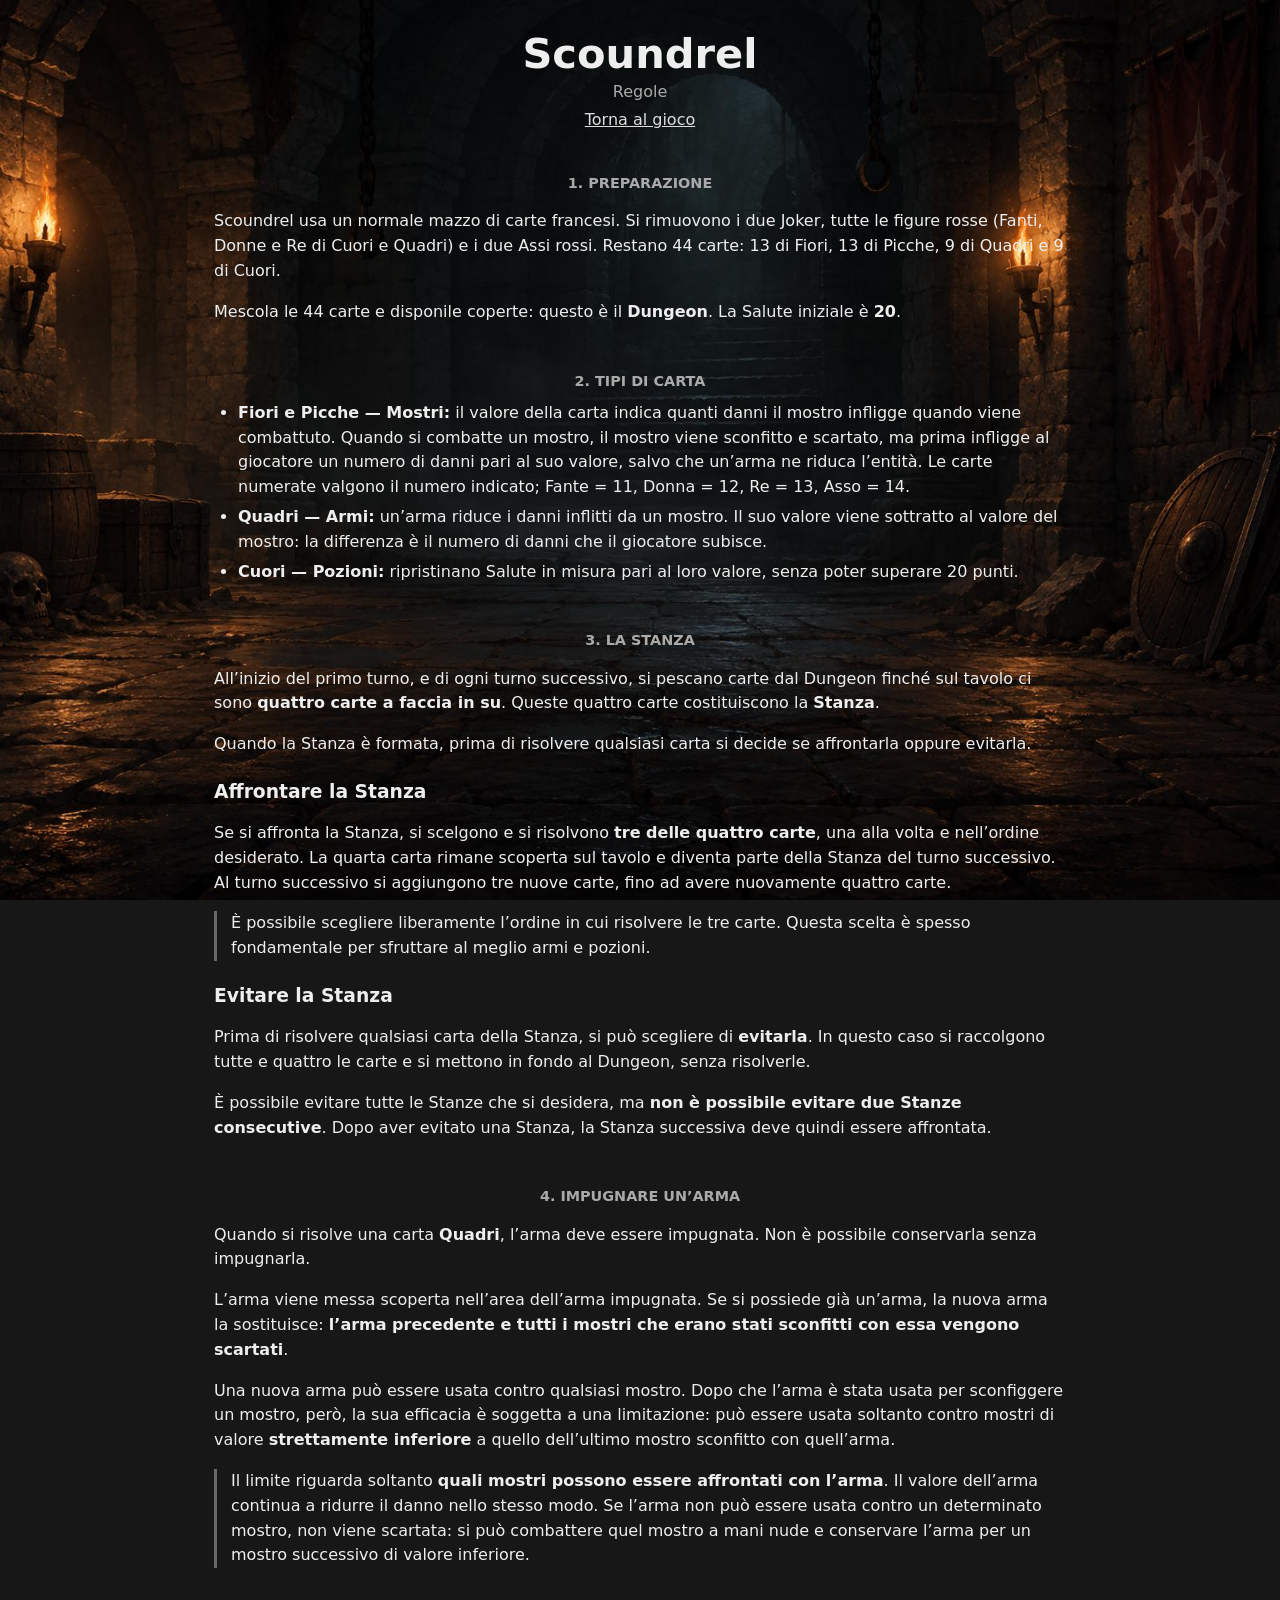
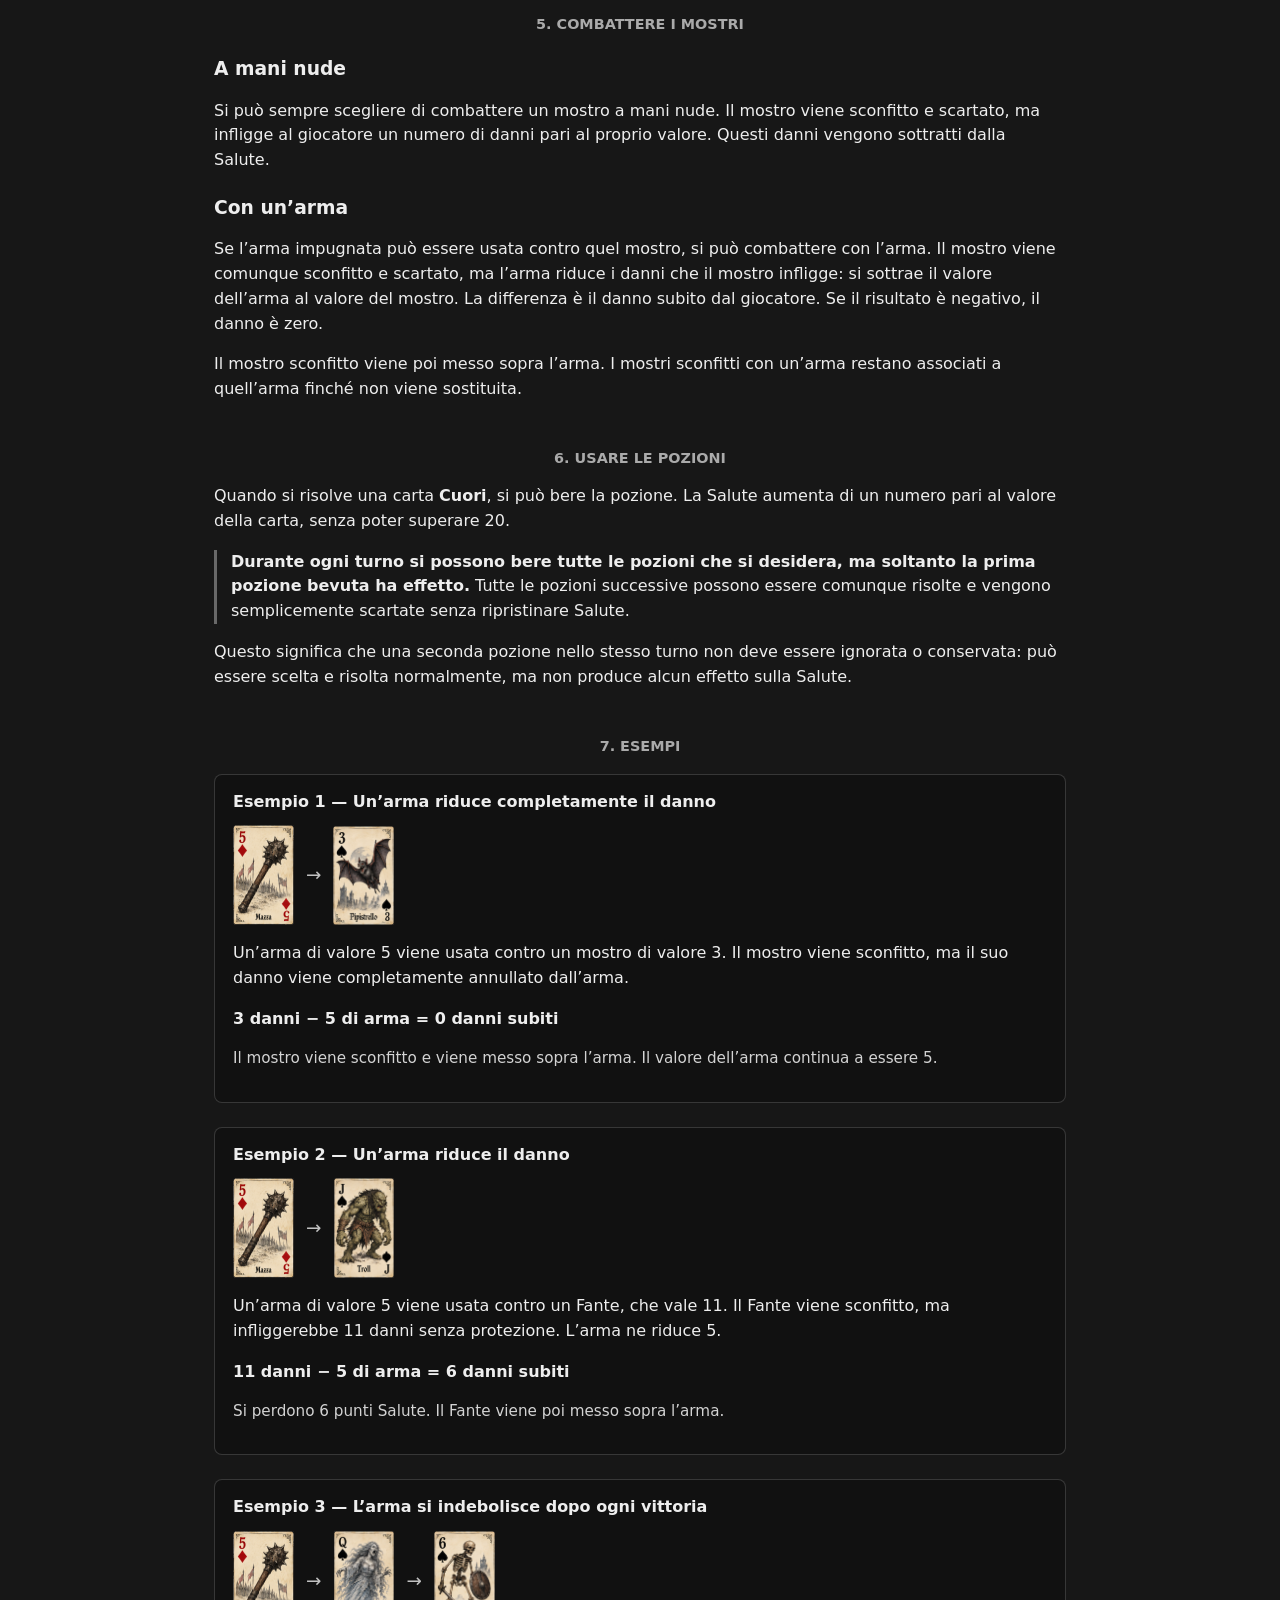
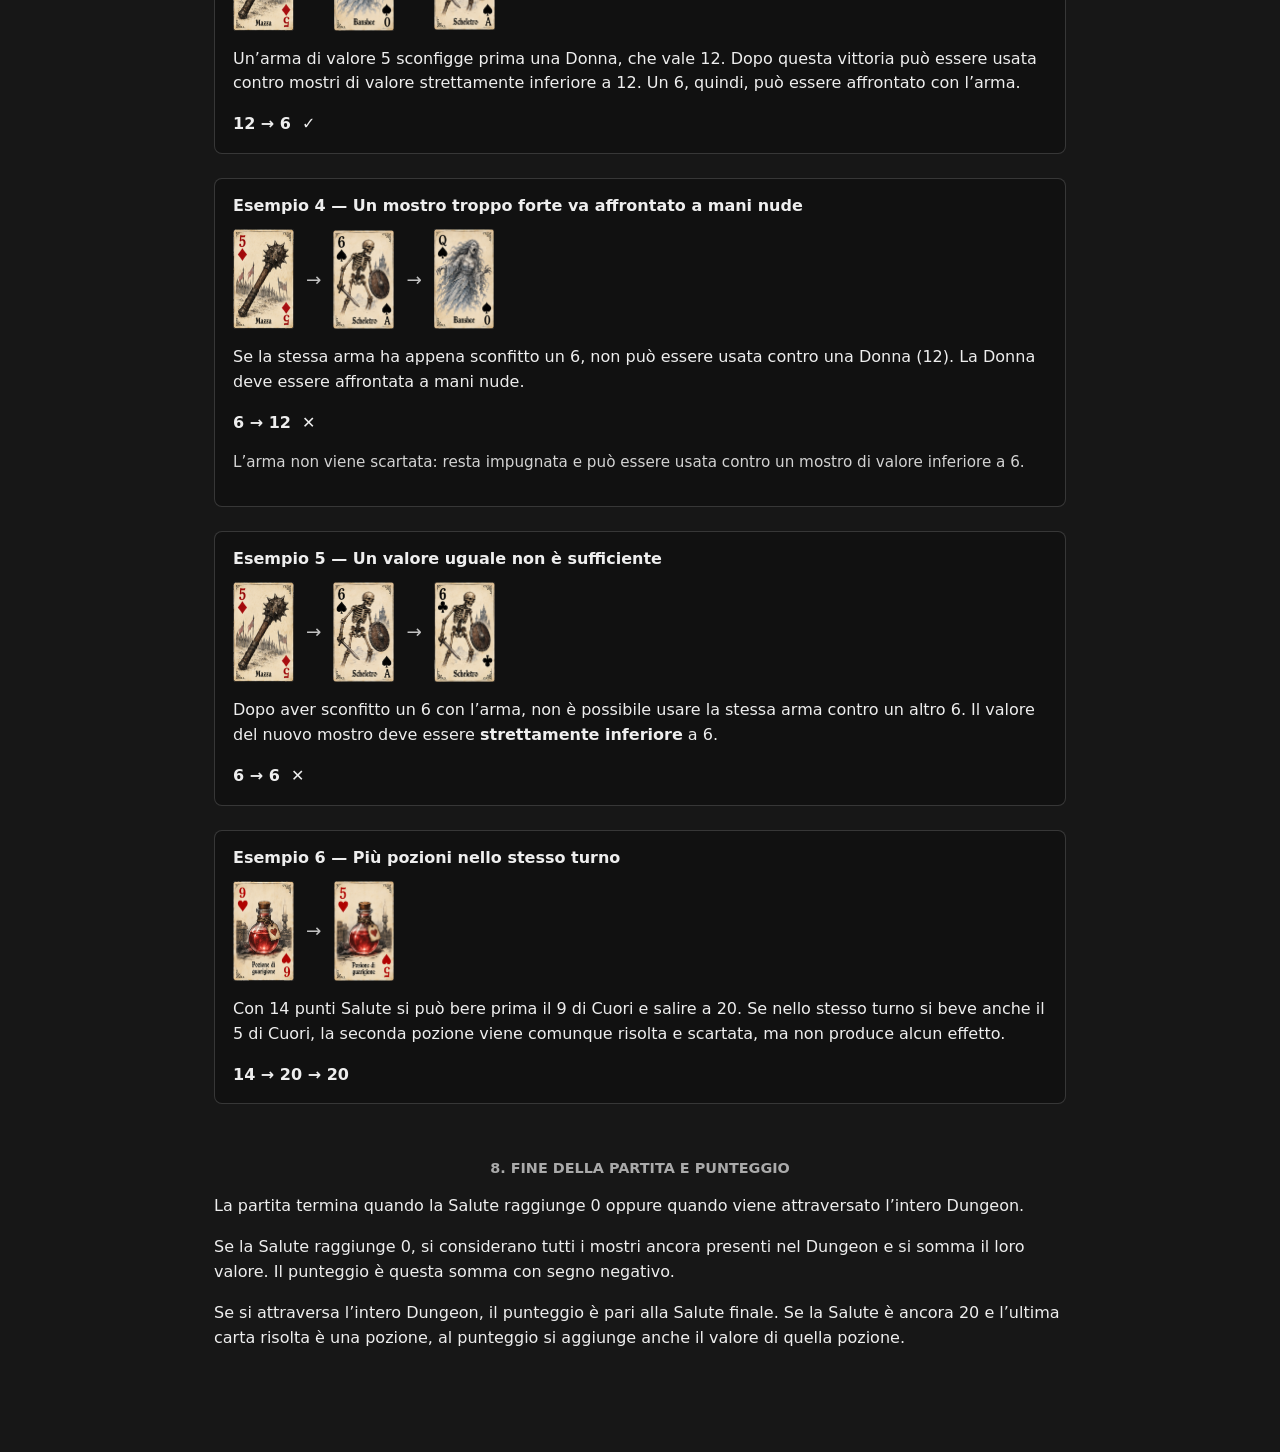
==== rules.html @ 9c034241 "Add files via upload" ====
<!doctype html>
<html lang="it">
<head>
  <meta charset="utf-8">
  <meta name="viewport" content="width=device-width, initial-scale=1">
  <title>Scoundrel — Regole</title>
  <link rel="stylesheet" href="css/style.css?v=1.2.0">
  <style>
    .rules {
      max-width: 900px;
      margin: 0 auto;
      padding: 32px 24px 56px;
    }

    .rules header {
      text-align: center;
      margin-bottom: 36px;
    }

    .rules h1 {
      margin-bottom: 4px;
    }

    .rules header p {
      margin: 4px 0;
    }

    .rules section {
      margin: 0 0 30px;
    }

    .rules h2 {
      margin: 0 0 10px;
    }

    .rules h3 {
      margin: 22px 0 8px;
    }

    .rules p,
    .rules li {
      line-height: 1.55;
    }

    .rules ul,
    .rules ol {
      padding-left: 24px;
    }

    .rules .example {
      margin: 18px 0 24px;
      padding: 16px 18px;
      border: 1px solid rgba(255,255,255,.16);
      border-radius: 8px;
      background: rgba(0,0,0,.24);
    }

    .rules .example-title {
      font-weight: 700;
      margin-bottom: 12px;
    }

    .rules .cards {
      display: flex;
      align-items: center;
      gap: 12px;
      margin: 12px 0;
      flex-wrap: wrap;
    }

    .rules .card-example {
      width: 61px;
      height: 100px;
      object-fit: contain;
      flex: 0 0 auto;
    }

    .rules .arrow {
      font-size: 1.15rem;
      opacity: .8;
    }

    .rules .calculation {
      margin: 8px 0 0;
      font-weight: 600;
    }

    .rules .note {
      opacity: .88;
      font-size: .95rem;
    }

    .rules .important {
      padding-left: 14px;
      border-left: 3px solid rgba(255,255,255,.35);
    }
  </style>
</head>

<body>
<main class="rules">

  <header>
    <h1>Scoundrel</h1>
    <p>Regole</p>
    <p><a href="index.html">Torna al gioco</a></p>
  </header>

  <section>
    <h2>1. Preparazione</h2>
    <p>
      Scoundrel usa un normale mazzo di carte francesi. Si rimuovono i due Joker,
      tutte le figure rosse (Fanti, Donne e Re di Cuori e Quadri) e i due Assi rossi.
      Restano 44 carte: 13 di Fiori, 13 di Picche, 9 di Quadri e 9 di Cuori.
    </p>
    <p>
      Mescola le 44 carte e disponile coperte: questo è il <strong>Dungeon</strong>.
      La Salute iniziale è <strong>20</strong>.
    </p>
  </section>

  <section>
    <h2>2. Tipi di carta</h2>
    <ul>
      <li>
        <strong>Fiori e Picche — Mostri:</strong>
        il valore della carta indica quanti danni il mostro infligge quando viene
        combattuto. Quando si combatte un mostro, il mostro viene sconfitto e
        scartato, ma prima infligge al giocatore un numero di danni pari al suo
        valore, salvo che un’arma ne riduca l’entità.
        Le carte numerate valgono il numero indicato; Fante = 11, Donna = 12,
        Re = 13, Asso = 14.
      </li>
      <li>
        <strong>Quadri — Armi:</strong>
        un’arma riduce i danni inflitti da un mostro. Il suo valore viene sottratto
        al valore del mostro: la differenza è il numero di danni che il giocatore
        subisce.
      </li>
      <li>
        <strong>Cuori — Pozioni:</strong>
        ripristinano Salute in misura pari al loro valore, senza poter superare
        20 punti.
      </li>
    </ul>
  </section>

  <section>
    <h2>3. La Stanza</h2>

    <p>
      All’inizio del primo turno, e di ogni turno successivo, si pescano carte
      dal Dungeon finché sul tavolo ci sono <strong>quattro carte a faccia in su</strong>.
      Queste quattro carte costituiscono la <strong>Stanza</strong>.
    </p>

    <p>
      Quando la Stanza è formata, prima di risolvere qualsiasi carta si decide
      se affrontarla oppure evitarla.
    </p>

    <h3>Affrontare la Stanza</h3>
    <p>
      Se si affronta la Stanza, si scelgono e si risolvono <strong>tre delle quattro
      carte</strong>, una alla volta e nell’ordine desiderato.
      La quarta carta rimane scoperta sul tavolo e diventa parte della Stanza
      del turno successivo. Al turno successivo si aggiungono tre nuove carte,
      fino ad avere nuovamente quattro carte.
    </p>

    <p class="important">
      È possibile scegliere liberamente l’ordine in cui risolvere le tre carte.
      Questa scelta è spesso fondamentale per sfruttare al meglio armi e pozioni.
    </p>

    <h3>Evitare la Stanza</h3>
    <p>
      Prima di risolvere qualsiasi carta della Stanza, si può scegliere di
      <strong>evitarla</strong>. In questo caso si raccolgono tutte e quattro le
      carte e si mettono in fondo al Dungeon, senza risolverle.
    </p>
    <p>
      È possibile evitare tutte le Stanze che si desidera, ma
      <strong>non è possibile evitare due Stanze consecutive</strong>.
      Dopo aver evitato una Stanza, la Stanza successiva deve quindi essere affrontata.
    </p>
  </section>

  <section>
    <h2>4. Impugnare un’arma</h2>

    <p>
      Quando si risolve una carta <strong>Quadri</strong>, l’arma deve essere
      impugnata. Non è possibile conservarla senza impugnarla.
    </p>

    <p>
      L’arma viene messa scoperta nell’area dell’arma impugnata.
      Se si possiede già un’arma, la nuova arma la sostituisce:
      <strong>l’arma precedente e tutti i mostri che erano stati sconfitti
      con essa vengono scartati</strong>.
    </p>

    <p>
      Una nuova arma può essere usata contro qualsiasi mostro. Dopo che l’arma
      è stata usata per sconfiggere un mostro, però, la sua efficacia è soggetta
      a una limitazione: può essere usata soltanto contro mostri di valore
      <strong>strettamente inferiore</strong> a quello dell’ultimo mostro
      sconfitto con quell’arma.
    </p>

    <p class="important">
      Il limite riguarda soltanto <strong>quali mostri possono essere affrontati
      con l’arma</strong>. Il valore dell’arma continua a ridurre il danno nello
      stesso modo. Se l’arma non può essere usata contro un determinato mostro,
      non viene scartata: si può combattere quel mostro a mani nude e conservare
      l’arma per un mostro successivo di valore inferiore.
    </p>
  </section>

  <section>
    <h2>5. Combattere i Mostri</h2>

    <h3>A mani nude</h3>
    <p>
      Si può sempre scegliere di combattere un mostro a mani nude.
      Il mostro viene sconfitto e scartato, ma infligge al giocatore un numero
      di danni pari al proprio valore. Questi danni vengono sottratti dalla
      Salute.
    </p>

    <h3>Con un’arma</h3>
    <p>
      Se l’arma impugnata può essere usata contro quel mostro, si può
      combattere con l’arma. Il mostro viene comunque sconfitto e scartato, ma
      l’arma riduce i danni che il mostro infligge: si sottrae il valore dell’arma
      al valore del mostro. La differenza è il danno subito dal giocatore.
      Se il risultato è negativo, il danno è zero.
    </p>
    <p>
      Il mostro sconfitto viene poi messo sopra l’arma. I mostri sconfitti con
      un’arma restano associati a quell’arma finché non viene sostituita.
    </p>
  </section>

  <section>
    <h2>6. Usare le Pozioni</h2>

    <p>
      Quando si risolve una carta <strong>Cuori</strong>, si può bere la pozione.
      La Salute aumenta di un numero pari al valore della carta, senza poter
      superare 20.
    </p>

    <p class="important">
      <strong>Durante ogni turno si possono bere tutte le pozioni che si desidera,
      ma soltanto la prima pozione bevuta ha effetto.</strong>
      Tutte le pozioni successive possono essere comunque risolte e vengono
      semplicemente scartate senza ripristinare Salute.
    </p>

    <p>
      Questo significa che una seconda pozione nello stesso turno non deve essere
      ignorata o conservata: può essere scelta e risolta normalmente, ma non
      produce alcun effetto sulla Salute.
    </p>
  </section>

  <section>
    <h2>7. Esempi</h2>

    <div class="example">
      <div class="example-title">Esempio 1 — Un’arma riduce completamente il danno</div>
      <div class="cards">
        <img class="card-example" src="cards/quadri_5.png" alt="5 di Quadri">
        <span class="arrow">→</span>
        <img class="card-example" src="cards/picche_3.png" alt="3 di Picche">
      </div>
      <p>
        Un’arma di valore 5 viene usata contro un mostro di valore 3.
        Il mostro viene sconfitto, ma il suo danno viene completamente annullato
        dall’arma.
      </p>
      <p class="calculation">3 danni − 5 di arma = 0 danni subiti</p>
      <p class="note">
        Il mostro viene sconfitto e viene messo sopra l’arma. Il valore dell’arma
        continua a essere 5.
      </p>
    </div>

    <div class="example">
      <div class="example-title">Esempio 2 — Un’arma riduce il danno</div>
      <div class="cards">
        <img class="card-example" src="cards/quadri_5.png" alt="5 di Quadri">
        <span class="arrow">→</span>
        <img class="card-example" src="cards/picche_j.png" alt="Fante di Picche">
      </div>
      <p>
        Un’arma di valore 5 viene usata contro un Fante, che vale 11.
        Il Fante viene sconfitto, ma infliggerebbe 11 danni senza protezione.
        L’arma ne riduce 5.
      </p>
      <p class="calculation">11 danni − 5 di arma = 6 danni subiti</p>
      <p class="note">
        Si perdono 6 punti Salute. Il Fante viene poi messo sopra l’arma.
      </p>
    </div>

    <div class="example">
      <div class="example-title">Esempio 3 — L’arma si indebolisce dopo ogni vittoria</div>
      <div class="cards">
        <img class="card-example" src="cards/quadri_5.png" alt="5 di Quadri">
        <span class="arrow">→</span>
        <img class="card-example" src="cards/picche_q.png" alt="Donna di Picche">
        <span class="arrow">→</span>
        <img class="card-example" src="cards/picche_6.png" alt="6 di Picche">
      </div>
      <p>
        Un’arma di valore 5 sconfigge prima una Donna, che vale 12.
        Dopo questa vittoria può essere usata contro mostri di valore
        strettamente inferiore a 12. Un 6, quindi, può essere affrontato con l’arma.
      </p>
      <p class="calculation">12 → 6 &nbsp;✓</p>
    </div>

    <div class="example">
      <div class="example-title">Esempio 4 — Un mostro troppo forte va affrontato a mani nude</div>
      <div class="cards">
        <img class="card-example" src="cards/quadri_5.png" alt="5 di Quadri">
        <span class="arrow">→</span>
        <img class="card-example" src="cards/picche_6.png" alt="6 di Picche">
        <span class="arrow">→</span>
        <img class="card-example" src="cards/picche_q.png" alt="Donna di Picche">
      </div>
      <p>
        Se la stessa arma ha appena sconfitto un 6, non può essere usata contro
        una Donna (12). La Donna deve essere affrontata a mani nude.
      </p>
      <p class="calculation">6 → 12 &nbsp;✕</p>
      <p class="note">
        L’arma non viene scartata: resta impugnata e può essere usata contro
        un mostro di valore inferiore a 6.
      </p>
    </div>

    <div class="example">
      <div class="example-title">Esempio 5 — Un valore uguale non è sufficiente</div>
      <div class="cards">
        <img class="card-example" src="cards/quadri_5.png" alt="5 di Quadri">
        <span class="arrow">→</span>
        <img class="card-example" src="cards/picche_6.png" alt="6 di Picche">
        <span class="arrow">→</span>
        <img class="card-example" src="cards/fiori_6.png" alt="6 di Fiori">
      </div>
      <p>
        Dopo aver sconfitto un 6 con l’arma, non è possibile usare la stessa arma
        contro un altro 6. Il valore del nuovo mostro deve essere
        <strong>strettamente inferiore</strong> a 6.
      </p>
      <p class="calculation">6 → 6 &nbsp;✕</p>
    </div>

    <div class="example">
      <div class="example-title">Esempio 6 — Più pozioni nello stesso turno</div>
      <div class="cards">
        <img class="card-example" src="cards/cuori_9.png" alt="9 di Cuori">
        <span class="arrow">→</span>
        <img class="card-example" src="cards/cuori_5.png" alt="5 di Cuori">
      </div>
      <p>
        Con 14 punti Salute si può bere prima il 9 di Cuori e salire a 20.
        Se nello stesso turno si beve anche il 5 di Cuori, la seconda pozione
        viene comunque risolta e scartata, ma non produce alcun effetto.
      </p>
      <p class="calculation">14 → 20 → 20</p>
    </div>
  </section>

  <section>
    <h2>8. Fine della partita e punteggio</h2>
    <p>
      La partita termina quando la Salute raggiunge 0 oppure quando viene
      attraversato l’intero Dungeon.
    </p>
    <p>
      Se la Salute raggiunge 0, si considerano tutti i mostri ancora presenti
      nel Dungeon e si somma il loro valore. Il punteggio è questa somma con
      segno negativo.
    </p>
    <p>
      Se si attraversa l’intero Dungeon, il punteggio è pari alla Salute finale.
      Se la Salute è ancora 20 e l’ultima carta risolta è una pozione, al punteggio
      si aggiunge anche il valore di quella pozione.
    </p>
  </section>

</main>
</body>
</html>
---- css/style.css ----
:root{color-scheme:dark;--bg:#171717;--panel:#222;--border:#444;--text:#eee;--muted:#aaa;--accent:#d93c50;--room-card-width:180px;--tooltip-height:112px}
*{box-sizing:border-box}body{margin:0;min-height:100vh;min-height:100dvh;height:auto;overflow-x:hidden;overflow-y:auto;background:var(--bg) url("../sfondo.jpg") center top / cover fixed no-repeat;color:var(--text);font:16px/1.4 system-ui,sans-serif}main{position:relative;width:min(900px,calc(100% - 32px));min-height:100dvh;height:auto;margin:0 auto;padding:16px 0 18px;display:flex;flex-direction:column;overflow:visible}header{text-align:center}h1{margin:0;font-size:clamp(1.8rem,4vw,2.6rem);line-height:1.05}header p{margin:0;color:var(--muted)}a{color:#ddd}.topbar{display:grid;grid-template-columns:1fr 1fr 1fr;gap:16px;align-items:end;margin:14px 0 10px}.stat{text-align:center;background:var(--panel);border:1px solid var(--border);border-radius:7px;height:44px;padding:0 14px;display:flex;align-items:center;justify-content:center;gap:7px}.stat span{display:inline;color:var(--muted);font-size:.8rem}.stat span::after{content:":"}.stat strong{display:inline;font-size:1.45rem}.health-bar{position:relative;height:44px;border:1px solid var(--border);border-radius:7px;overflow:hidden;background:#351616;display:flex;align-items:center;justify-content:center;color:#fff;font-size:1.25rem;font-weight:700;text-shadow:0 1px 2px rgb(0 0 0 / .7);isolation:isolate}.health-bar::before{content:"";position:absolute;inset:0 auto 0 0;width:var(--health-percent,100%);background:var(--health-color,#b52b2b);z-index:-1;transition:width .2s ease,background-color .25s ease}.health-bar.health-dead{background:#241010}.health-bar.health-dead::before{background:#7f1d1d}.controls{display:flex;gap:8px;justify-content:center;flex-wrap:wrap}button{border:1px solid var(--border);border-radius:7px;background:#333;color:var(--text);padding:10px 14px;font:inherit;cursor:pointer}button:hover:not(:disabled){background:#444}button:disabled{opacity:.4;cursor:not-allowed}.message{min-height:42px;padding:12px 14px;border:1px solid var(--border);border-radius:8px;color:#ddd;text-align:center}.score-message{margin-top:10px;font-size:1.15rem;font-weight:700}h2{font-size:.9rem;text-transform:uppercase;color:var(--muted);text-align:center;margin:10px 0 7px}.turn{float:right;font-size:.75rem;font-weight:normal}.room{display:grid;grid-template-columns:repeat(4,var(--room-card-width));gap:8px;justify-content:center;flex:0 0 auto}.card{padding:0;background:transparent;border:0;display:block;overflow:hidden}.card img{display:block;width:100%;height:auto;aspect-ratio:243/400;object-fit:cover;border-radius:7px;box-shadow:0 3px 10px rgb(0 0 0 / .35);user-select:none}.card:hover:not(:disabled) img,.card:focus-visible img{transform:translateY(-2px);box-shadow:0 5px 14px rgb(0 0 0 / .45)}.card:disabled{opacity:.72}.card-monster,.card-weapon,.card-potion{border:0}.card-compact{width:74px}.card-compact img{border-radius:5px}.card-compact:hover img,.card-compact:focus-visible img{transform:none}.lower{display:grid;grid-template-columns:1fr 1fr;gap:16px;margin-top:8px;min-height:0;height:196px;flex:0 0 196px}.lower h2{margin-top:0}.pile{height:196px;min-height:196px;border:1px dashed var(--border);border-radius:8px;display:flex;flex-direction:column;align-items:center;justify-content:center;gap:8px}.empty{color:#666}.weapon-stack{display:flex;flex-wrap:wrap;justify-content:center;gap:5px}.stack-card{width:42px;height:69px;object-fit:cover;object-position:center;border-radius:4px;box-shadow:0 2px 5px rgb(0 0 0 / .35)}.modal[hidden]{display:none}.modal{position:fixed;inset:0;background:rgb(0 0 0 / .72);display:grid;place-items:center;padding:20px}.modal-box{width:min(420px,100%);background:#222;border:1px solid var(--border);border-radius:10px;padding:24px;text-align:center}.modal-box button{width:100%;margin-top:8px}.secondary{background:transparent}.modal-card-image{width:min(180px,60vw);max-height:280px;object-fit:contain;display:block;margin:0 auto 14px;border-radius:7px;box-shadow:0 3px 10px rgb(0 0 0 / .4)}.card-info{position:absolute;z-index:20;left:50%;top:var(--card-info-top,0px);transform:translateX(-50%);width:min(520px,100%);height:auto;min-height:var(--tooltip-height);margin:0;padding:10px 16px;border-radius:12px;background:#2b2b2b;text-align:center;box-shadow:0 4px 14px rgb(0 0 0 / .35)}.card-info[hidden]{visibility:hidden;display:none}.card-info h3{margin:0;font-size:1.25rem}.card-info p{margin:4px 0}.card-info p:first-of-type{color:var(--muted)}.card-info p:last-of-type{margin-top:12px;color:#ddd}
@media(max-width:650px){main{width:min(100% - 20px,900px);padding-top:10px}.topbar{grid-template-columns:1fr 1fr;gap:8px}.controls{grid-column:1/-1}.room{grid-template-columns:repeat(2,var(--room-card-width));gap:7px}.lower{grid-template-columns:1fr;gap:8px}.pile{height:160px;min-height:160px}.lower{height:160px;flex-basis:160px}.card-info{min-height:96px;height:auto}}

.rules{max-width:900px}.rules h2{margin-top:24px;margin-bottom:9px}.rules ul{margin-top:6px;padding-left:24px}.rules li{margin:5px 0}.rules-examples{display:flex;flex-direction:column;gap:10px;margin-top:10px}.rules-example{display:grid;grid-template-columns:245px 1fr;gap:16px;align-items:center;padding:12px 14px;background:rgb(34 34 34 / .84);border:1px solid var(--border);border-radius:8px}.example-cards{display:flex;align-items:center;justify-content:center;gap:8px;min-height:100px}.example-cards img{width:61px;height:100px;object-fit:cover;border-radius:4px;box-shadow:0 2px 6px rgb(0 0 0 / .35)}.example-symbol{font-size:1.25rem;color:var(--muted);font-weight:600}.rules-example strong{color:#f0f0f0}.rules-example p{margin:5px 0 0;color:#ddd}.rules-source{margin-top:26px;color:var(--muted);font-size:.85rem;text-align:center}.rules-source em{font-style:italic}
@media(max-width:650px){.rules-example{grid-template-columns:1fr;gap:9px}.example-cards{min-height:100px}.rules-example p{margin-top:5px}}
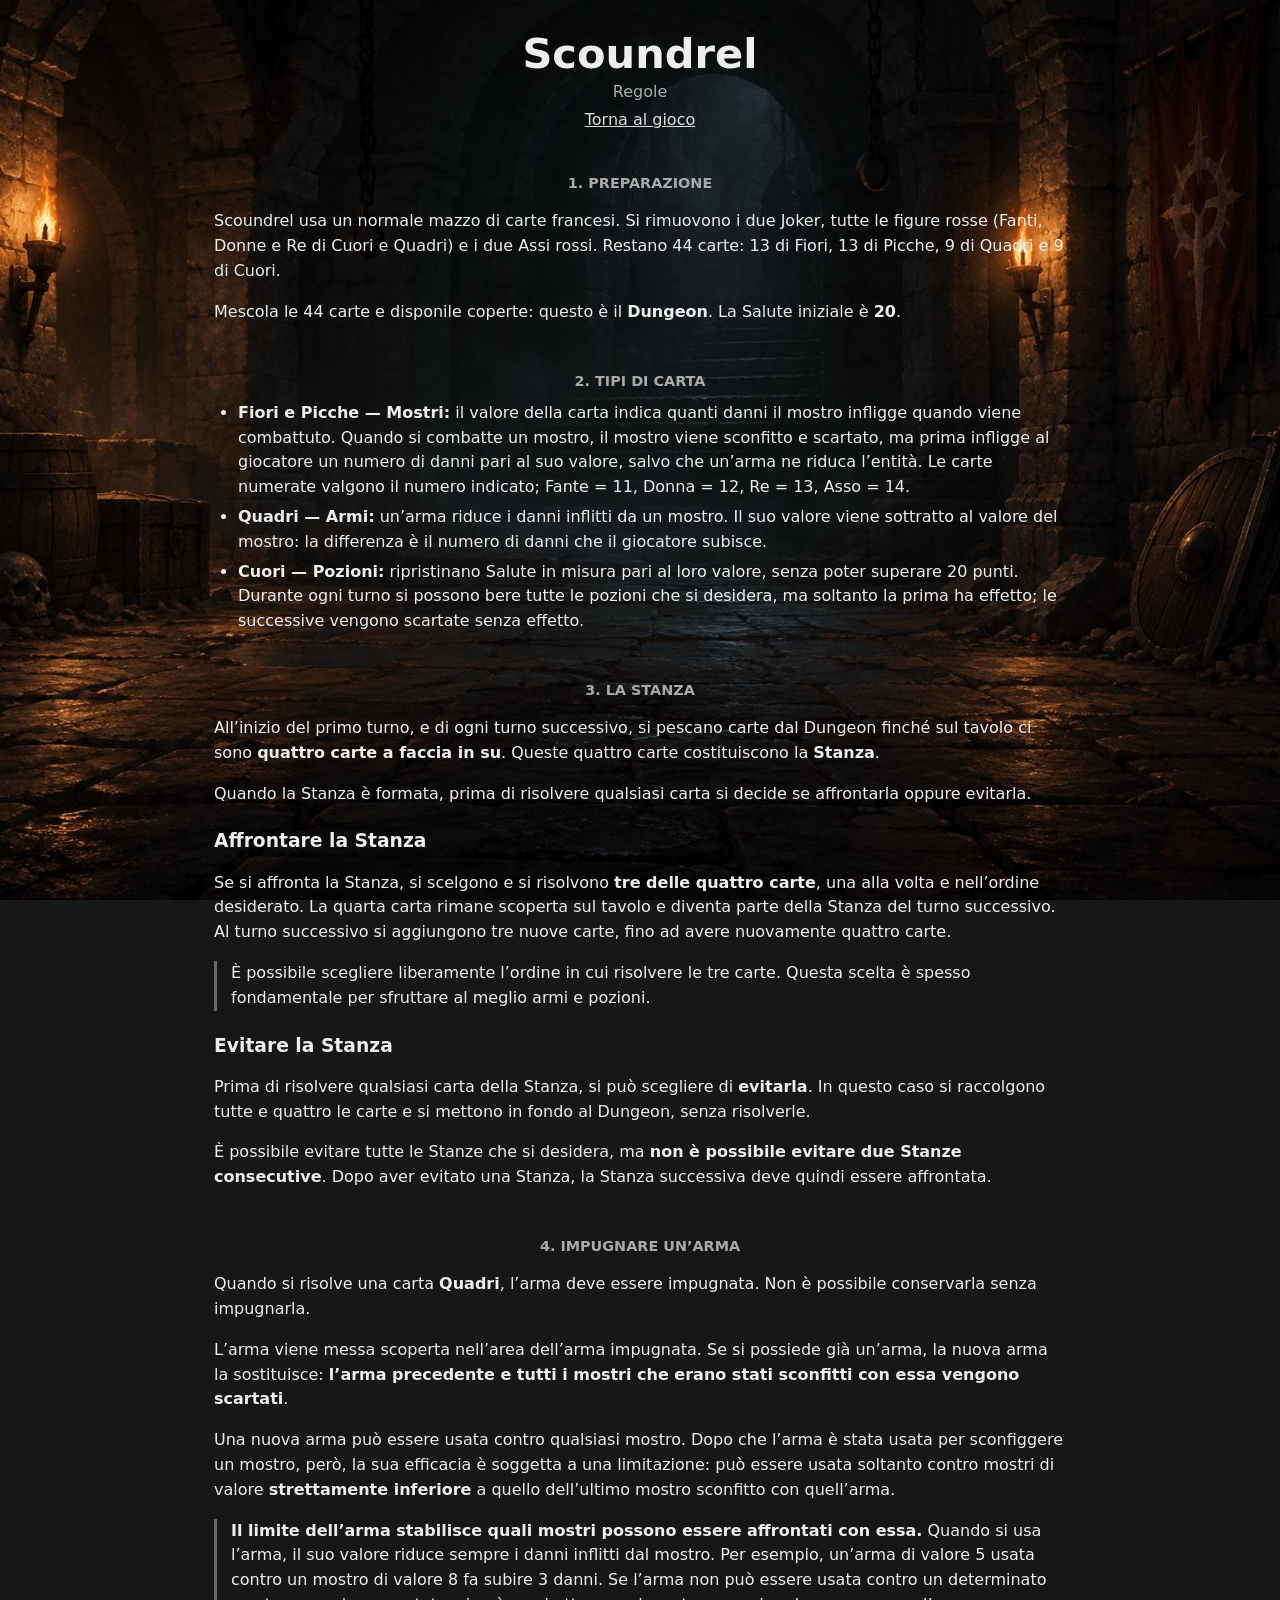
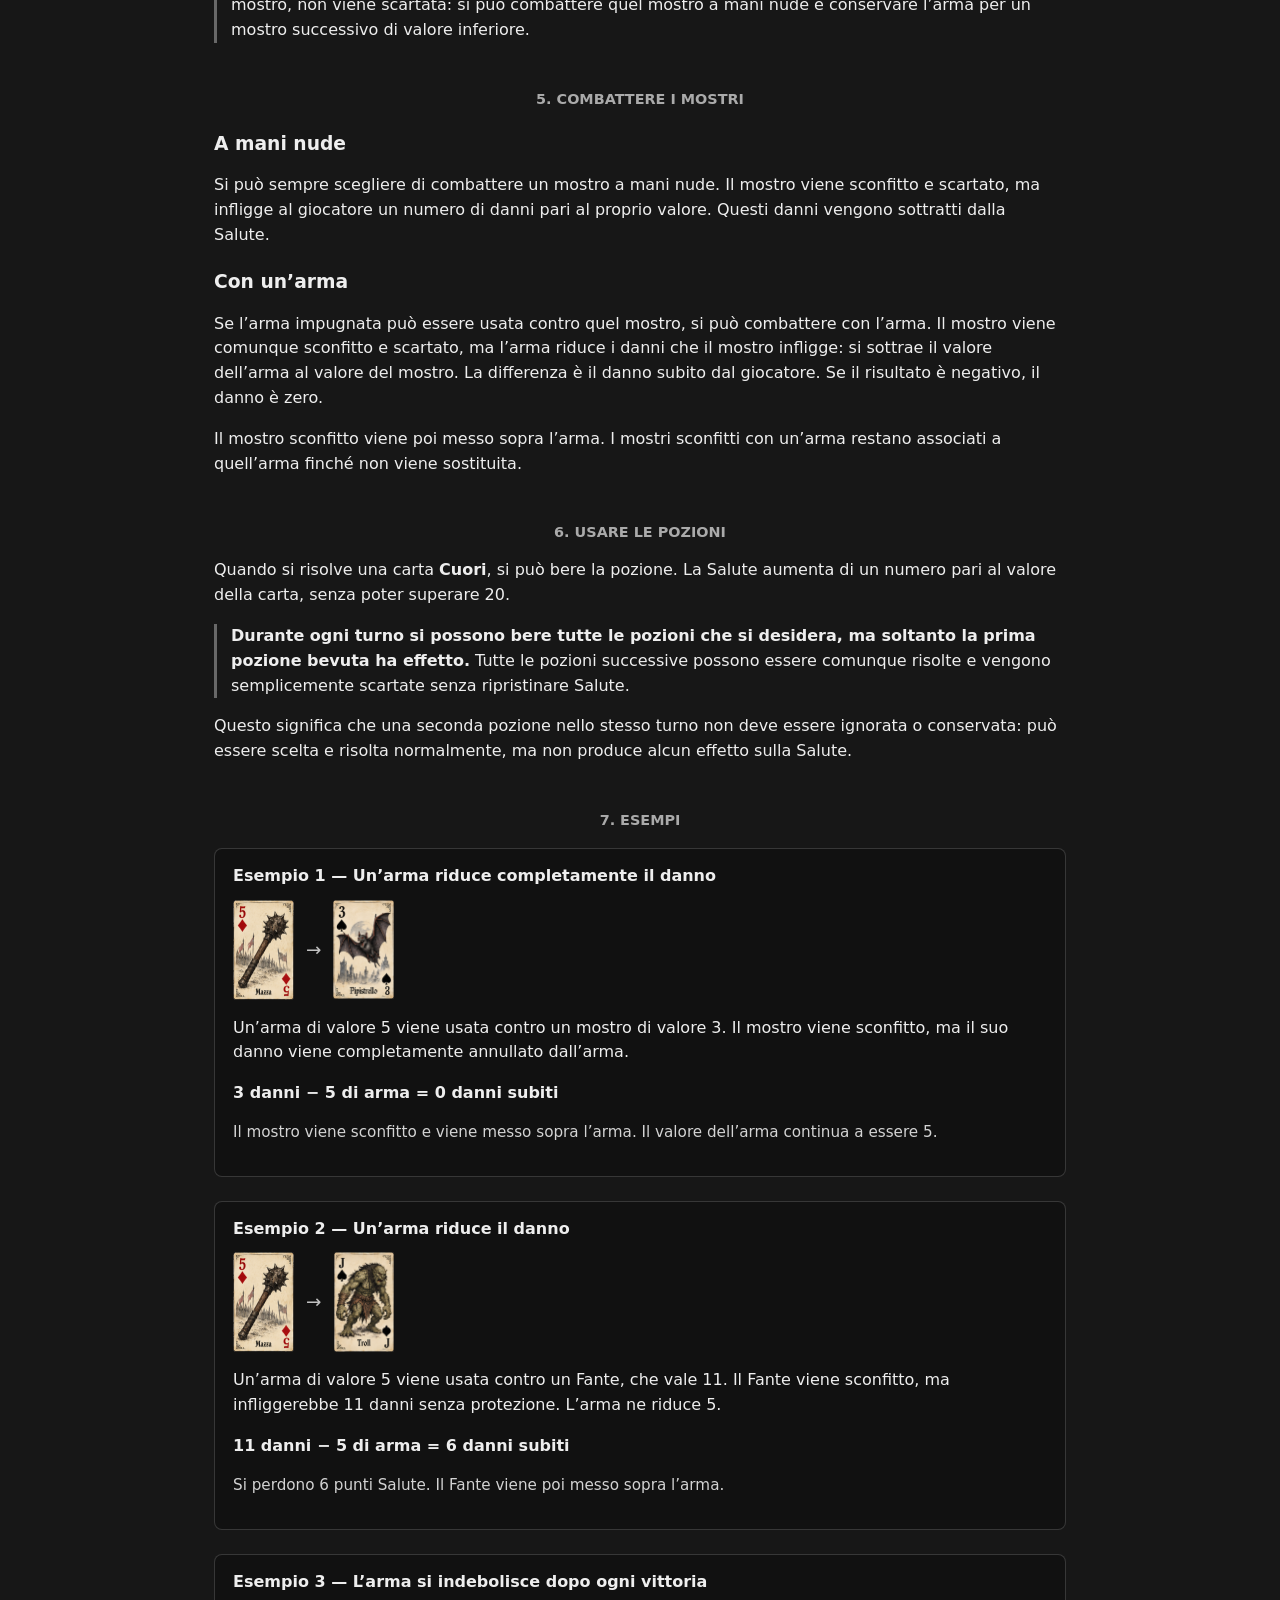
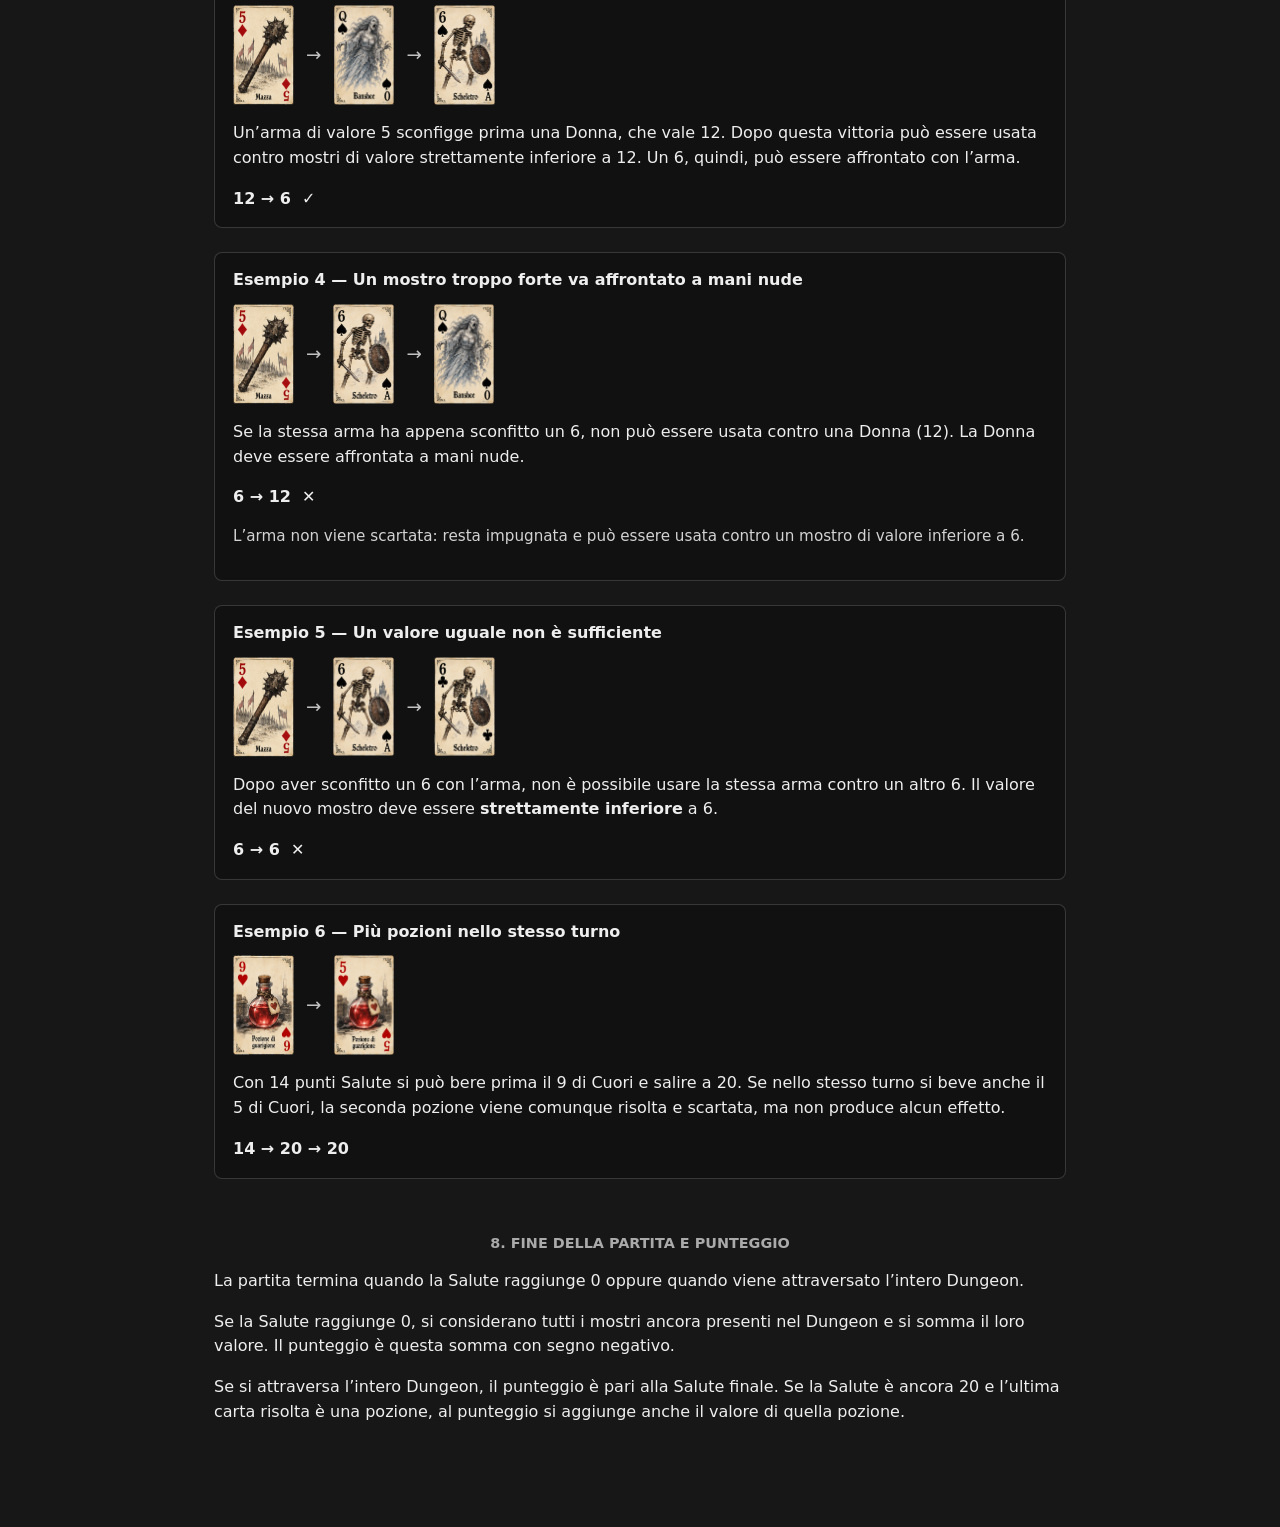
==== commit 8d53f56e: "Add files via upload" ====
--- a/rules.html
+++ b/rules.html
@@ -140,7 +140,7 @@
       <li>
         <strong>Cuori — Pozioni:</strong>
         ripristinano Salute in misura pari al loro valore, senza poter superare
-        20 punti.
+        20 punti. Durante ogni turno si possono bere tutte le pozioni che si desidera, ma soltanto la prima ha effetto; le successive vengono scartate senza effetto.
       </li>
     </ul>
   </section>
@@ -210,9 +210,9 @@
     </p>
 
     <p class="important">
-      Il limite riguarda soltanto <strong>quali mostri possono essere affrontati
-      con l’arma</strong>. Il valore dell’arma continua a ridurre il danno nello
-      stesso modo. Se l’arma non può essere usata contro un determinato mostro,
+      <strong>Il limite dell’arma stabilisce quali mostri possono essere affrontati con essa.</strong>
+      Quando si usa l’arma, il suo valore riduce sempre i danni inflitti dal mostro.
+      Per esempio, un’arma di valore 5 usata contro un mostro di valore 8 fa subire 3 danni. Se l’arma non può essere usata contro un determinato mostro,
       non viene scartata: si può combattere quel mostro a mani nude e conservare
       l’arma per un mostro successivo di valore inferiore.
     </p>
